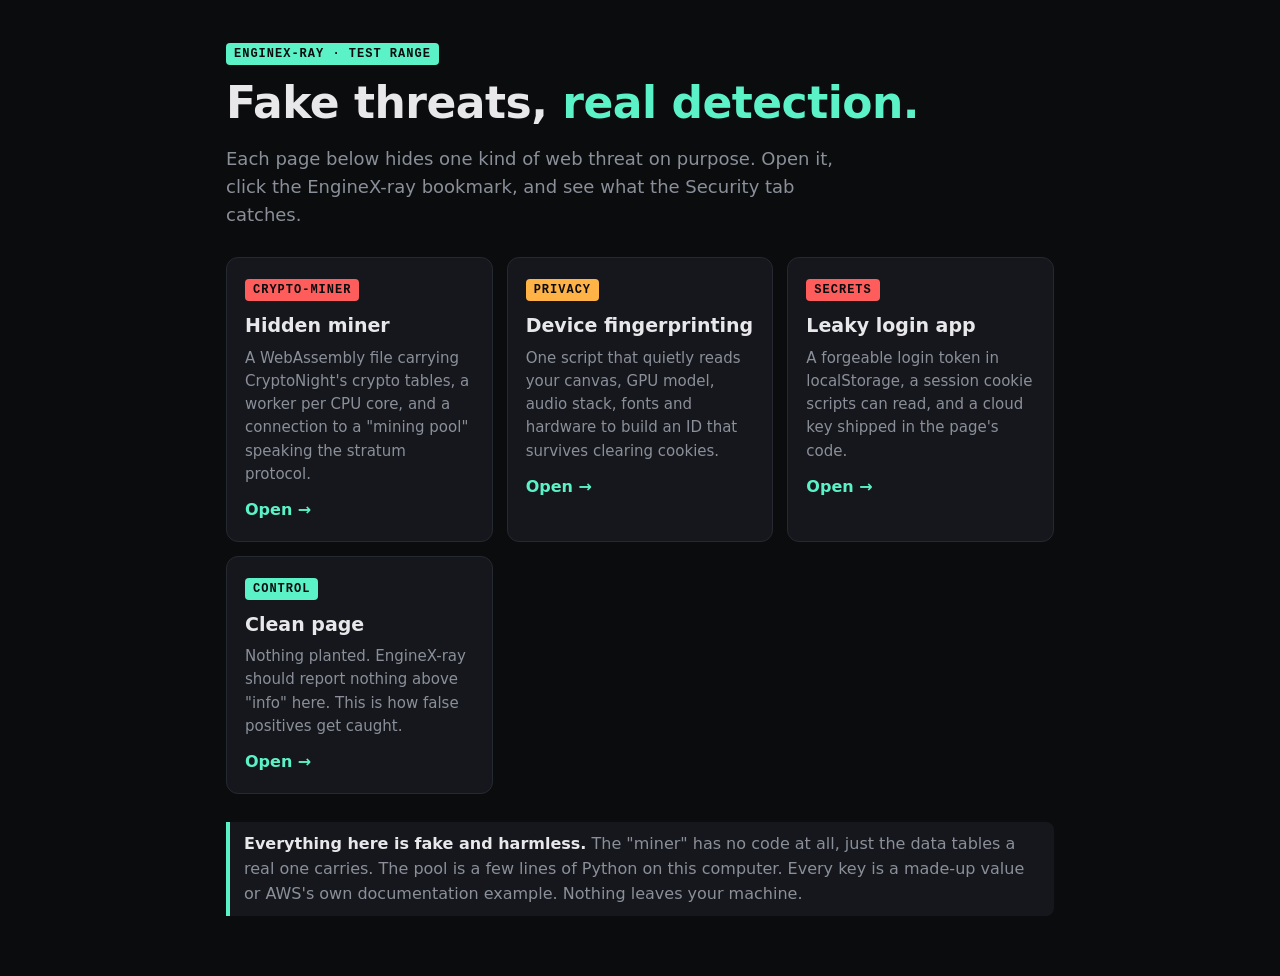
==== lab/index.html @ 0cafe708 "Add Security tab: miner detection, privacy/fingerprinting, secret leaks - Miner: crypto-table search" ====
<!doctype html>
<html lang="en">
<head>
<meta charset="utf-8">
<meta name="viewport" content="width=device-width, initial-scale=1">
<title>EngineX-ray Test Range</title>
<link rel="stylesheet" href="lab.css">
</head>
<body>
<main>
  <span class="tag">EngineX-ray · test range</span>
  <h1>Fake threats, <span>real detection.</span></h1>
  <p class="lede">Each page below hides one kind of web threat on purpose. Open it, click the EngineX-ray bookmark, and see what the Security tab catches.</p>

  <div class="grid">
    <div class="card">
      <span class="tag red">Crypto-miner</span>
      <h2>Hidden miner</h2>
      <p>A WebAssembly file carrying CryptoNight's crypto tables, a worker per CPU core, and a connection to a "mining pool" speaking the stratum protocol.</p>
      <a class="go" href="miner.html">Open →</a>
    </div>
    <div class="card">
      <span class="tag amber">Privacy</span>
      <h2>Device fingerprinting</h2>
      <p>One script that quietly reads your canvas, GPU model, audio stack, fonts and hardware to build an ID that survives clearing cookies.</p>
      <a class="go" href="fingerprint.html">Open →</a>
    </div>
    <div class="card">
      <span class="tag red">Secrets</span>
      <h2>Leaky login app</h2>
      <p>A forgeable login token in localStorage, a session cookie scripts can read, and a cloud key shipped in the page's code.</p>
      <a class="go" href="secrets.html">Open →</a>
    </div>
    <div class="card">
      <span class="tag">Control</span>
      <h2>Clean page</h2>
      <p>Nothing planted. EngineX-ray should report nothing above "info" here. This is how false positives get caught.</p>
      <a class="go" href="clean.html">Open →</a>
    </div>
  </div>

  <div class="safe"><b>Everything here is fake and harmless.</b> The "miner" has no code at all, just the data tables a real one carries. The pool is a few lines of Python on this computer. Every key is a made-up value or AWS's own documentation example. Nothing leaves your machine.</div>
</main>
</body>
</html>
---- lab/lab.css ----
:root { --bg: #0b0c0e; --card: #15171c; --line: #262931; --fg: #e8e8ea; --dim: #8a8f99; --accent: #5cf2c8; --red: #ff5c5c; --amber: #ffb347; }
* { box-sizing: border-box; }
body { margin: 0; background: var(--bg); color: var(--fg); font: 16px/1.55 system-ui, -apple-system, sans-serif; }
main { max-width: 860px; margin: 0 auto; padding: 40px 16px 60px; }
a { color: var(--accent); }
.tag { display: inline-block; font: 700 12px/1 ui-monospace, Menlo, monospace; letter-spacing: 1px; text-transform: uppercase;
  color: var(--bg); background: var(--accent); padding: 5px 8px; border-radius: 4px; }
.tag.red { background: var(--red); } .tag.amber { background: var(--amber); }
h1 { font-size: clamp(30px, 5vw, 44px); line-height: 1.1; margin: 14px 0 8px; letter-spacing: -0.5px; }
h1 span { color: var(--accent); }
.lede { color: var(--dim); font-size: 18px; max-width: 640px; }
.grid { display: grid; grid-template-columns: repeat(auto-fit, minmax(240px, 1fr)); gap: 14px; margin-top: 28px; }
.card { background: var(--card); border: 1px solid var(--line); border-radius: 12px; padding: 18px; }
.card h2 { margin: 10px 0 6px; font-size: 19px; }
.card p { margin: 0 0 12px; color: var(--dim); font-size: 15px; }
.card a.go { font-weight: 700; text-decoration: none; }
.safe { margin-top: 28px; border-left: 4px solid var(--accent); padding: 10px 14px; background: var(--card); border-radius: 0 8px 8px 0; color: var(--dim); }
.safe b { color: var(--fg); }
.steps { counter-reset: s; list-style: none; padding: 0; }
.steps li { counter-increment: s; position: relative; padding-left: 38px; margin: 12px 0; }
.steps li::before { content: counter(s); position: absolute; left: 0; top: 0; width: 26px; height: 26px; border-radius: 50%;
  background: var(--card); border: 1px solid var(--accent); color: var(--accent); font-weight: 800; font-size: 14px;
  display: grid; place-items: center; }
button.run { background: var(--red); color: #160404; border: 0; border-radius: 8px; padding: 12px 18px; font: 800 16px system-ui; cursor: pointer; }
button.run:disabled { opacity: .5; cursor: default; }
.log { margin-top: 16px; background: #050607; border: 1px solid var(--line); border-radius: 8px; padding: 12px; min-height: 120px;
  font: 13px/1.5 ui-monospace, Menlo, monospace; white-space: pre-wrap; color: #b7f5e3; }
code { font: 14px ui-monospace, Menlo, monospace; background: var(--card); border: 1px solid var(--line); border-radius: 4px; padding: 1px 5px; }
.back { display: inline-block; margin-bottom: 18px; color: var(--dim); text-decoration: none; }
.planted { margin: 0; padding-left: 20px; } .planted li { margin: 4px 0; }
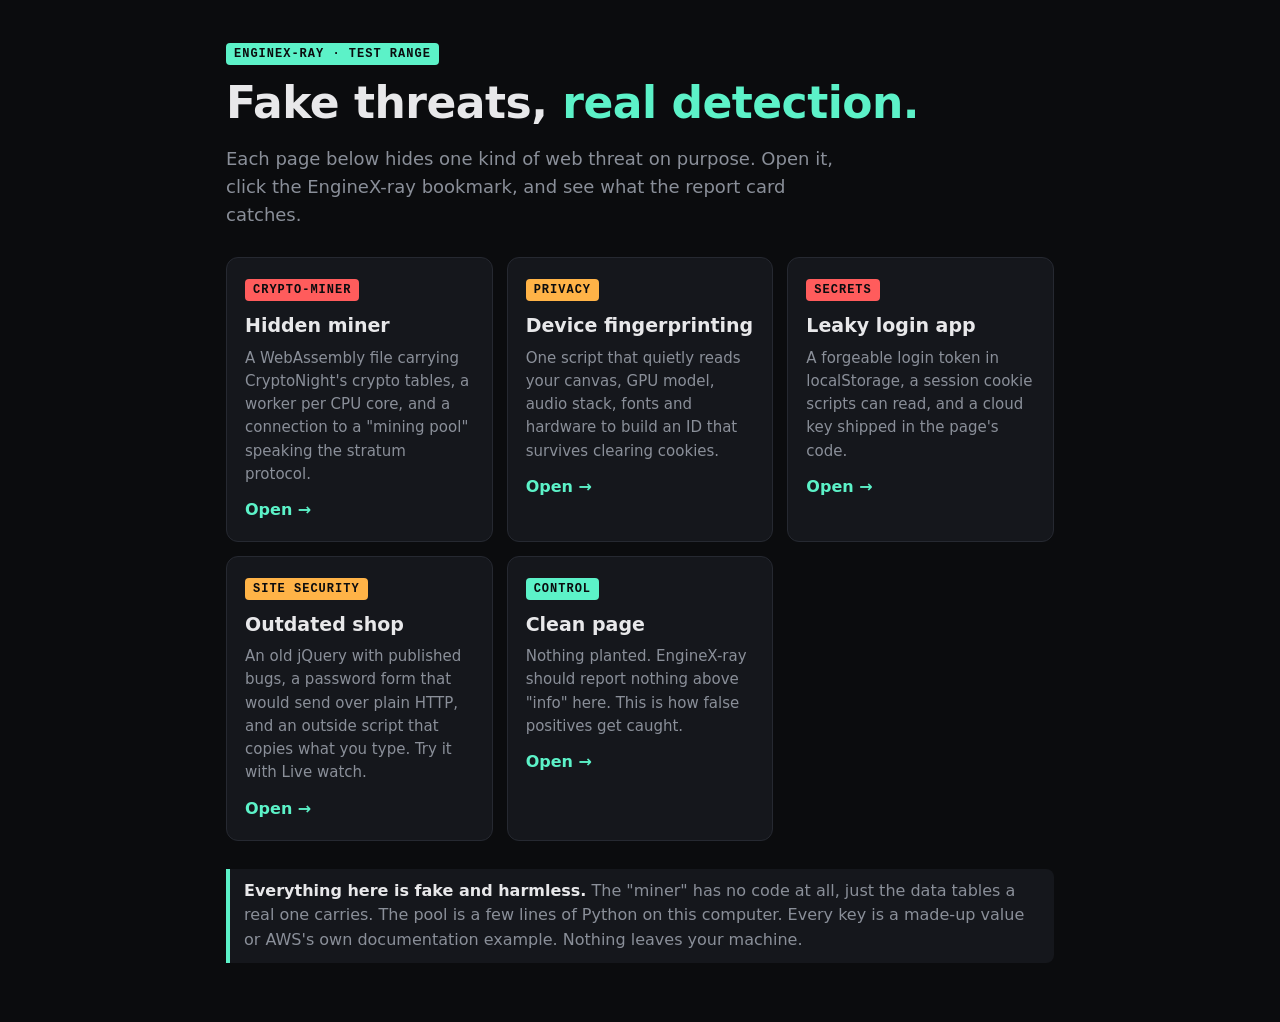
==== commit bdbff649: "Make security the product: report card, site security checks, Live watch - Opens on a report card: A" ====
--- a/lab/index.html
+++ b/lab/index.html
@@ -10,7 +10,7 @@
 <main>
   <span class="tag">EngineX-ray · test range</span>
   <h1>Fake threats, <span>real detection.</span></h1>
-  <p class="lede">Each page below hides one kind of web threat on purpose. Open it, click the EngineX-ray bookmark, and see what the Security tab catches.</p>
+  <p class="lede">Each page below hides one kind of web threat on purpose. Open it, click the EngineX-ray bookmark, and see what the report card catches.</p>
 
   <div class="grid">
     <div class="card">
@@ -32,6 +32,12 @@
       <a class="go" href="secrets.html">Open →</a>
     </div>
     <div class="card">
+      <span class="tag amber">Site security</span>
+      <h2>Outdated shop</h2>
+      <p>An old jQuery with published bugs, a password form that would send over plain HTTP, and an outside script that copies what you type. Try it with Live watch.</p>
+      <a class="go" href="shop.html">Open →</a>
+    </div>
+    <div class="card">
       <span class="tag">Control</span>
       <h2>Clean page</h2>
       <p>Nothing planted. EngineX-ray should report nothing above "info" here. This is how false positives get caught.</p>
